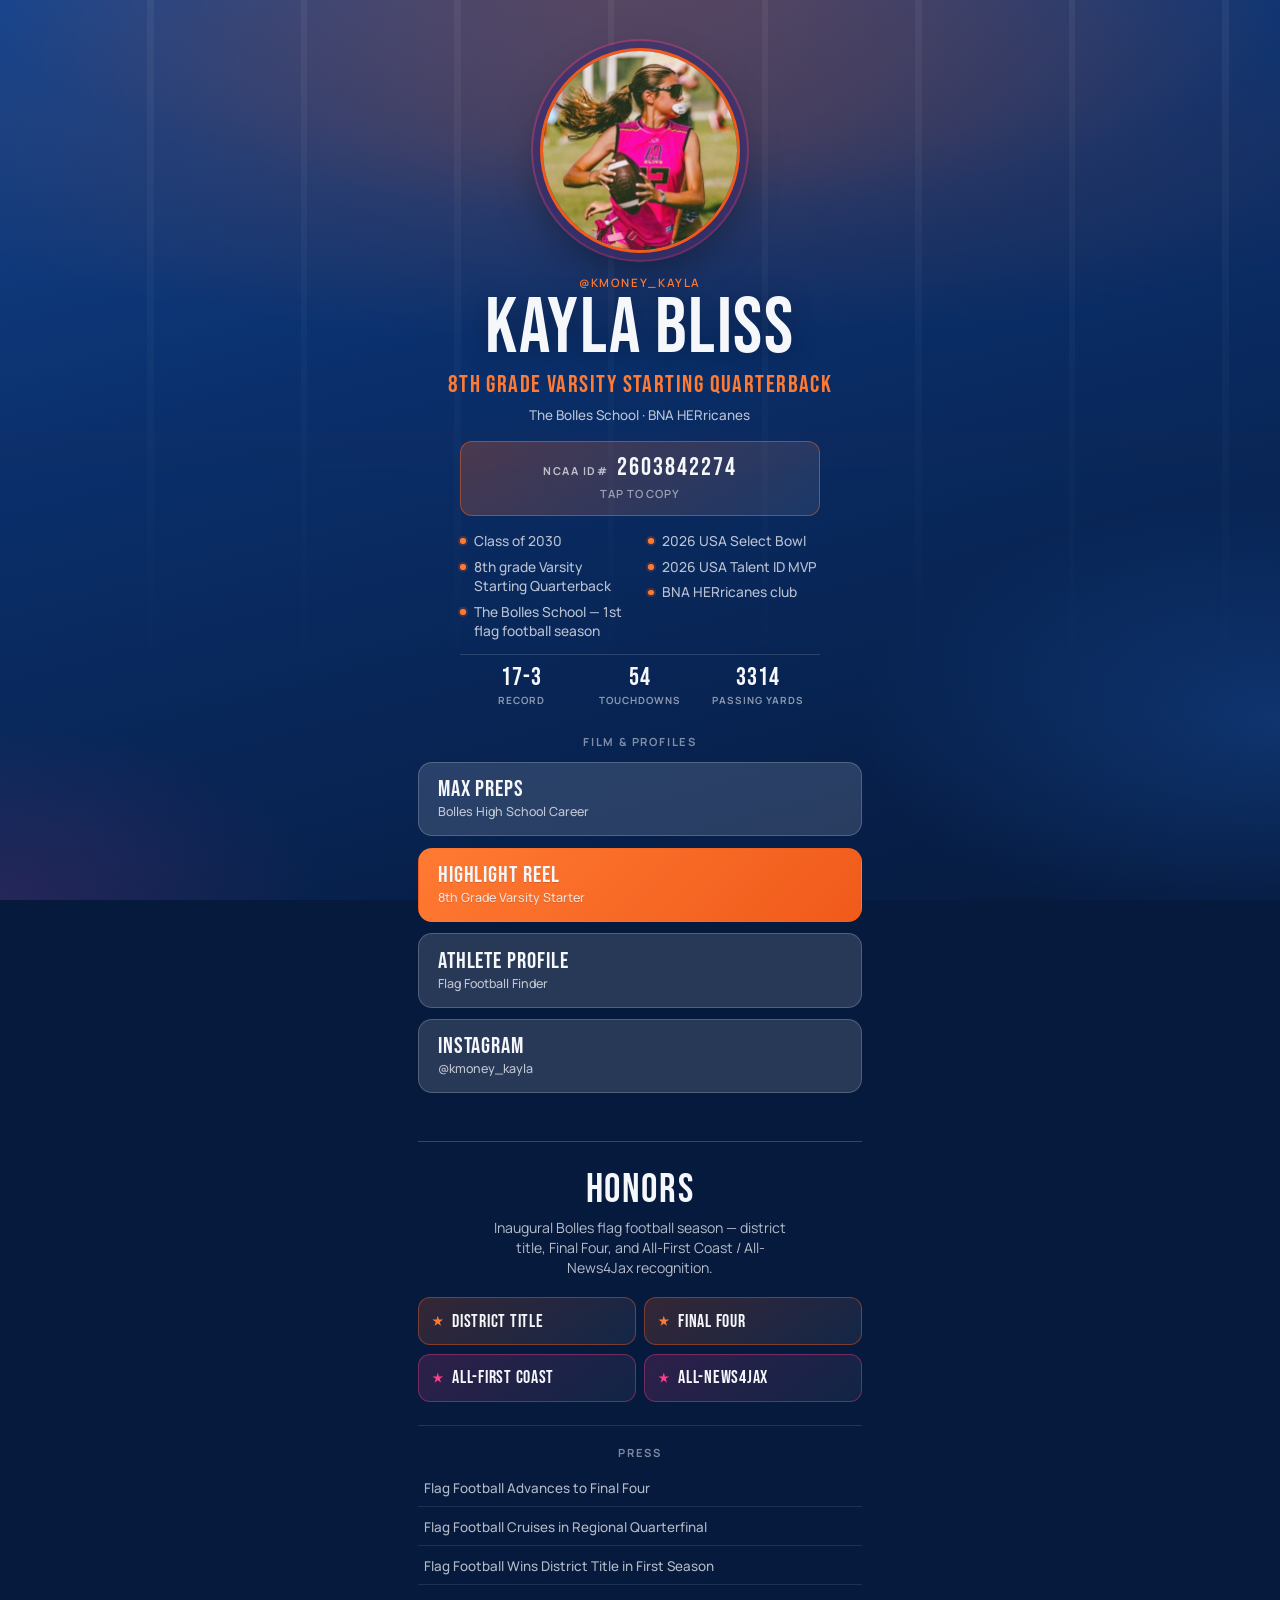
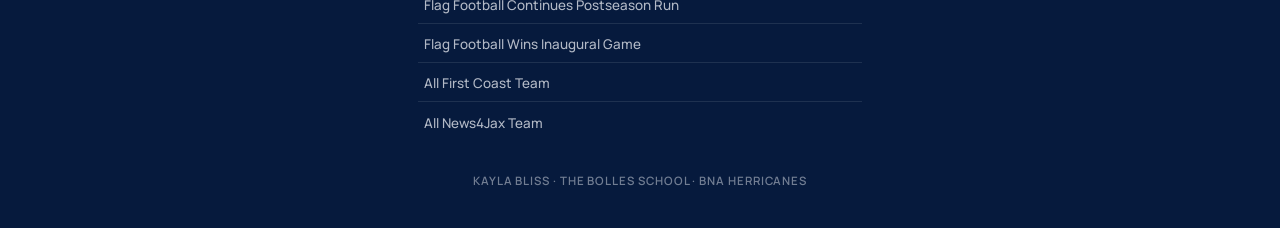
==== web/index.html @ c61250a7 "Polish recruiting copy and neutralize HERricanes styling Replace age/seeking-offers phrasing with Cl" ====
<!DOCTYPE html>
<html lang="en">
<head>
  <meta charset="UTF-8" />
  <meta name="viewport" content="width=device-width, initial-scale=1" />
  <title>Kayla Bliss — College Recruiting</title>
  <meta name="description" content="Kayla Bliss — varsity flag football quarterback at The Bolles School. NCAA ID, film, honors, and recruiting links for college coaches." />
  <meta property="og:title" content="Kayla Bliss — College Recruiting" />
  <meta property="og:description" content="Varsity QB · Bolles Flag Football · BNA HERricanes · NCAA ID 2603842274" />
  <meta property="og:image" content="./assets/kayla-avatar.jpg" />
  <link rel="icon" href="./assets/kayla-avatar.jpg" />
  <link rel="preconnect" href="https://fonts.googleapis.com" />
  <link rel="preconnect" href="https://fonts.gstatic.com" crossorigin />
  <link href="https://fonts.googleapis.com/css2?family=Bebas+Neue&family=Manrope:wght@400;500;600;700&display=swap" rel="stylesheet" />
  <link rel="stylesheet" href="./styles.css" />
</head>
<body>
  <div class="atmosphere" aria-hidden="true">
    <div class="turf"></div>
    <div class="yard-lines"></div>
    <div class="glow"></div>
  </div>

  <main class="page">
    <header class="hero">
      <div class="hero-visual">
        <img
          class="avatar"
          src="./assets/kayla-avatar.jpg"
          alt="Kayla Bliss"
          width="400"
          height="400"
        />
      </div>

      <div class="hero-copy">
        <p class="handle">@kmoney_kayla</p>
        <h1 class="brand">Kayla Bliss</h1>
        <p class="recruit-headline">8th grade Varsity Starting Quarterback</p>
        <p class="recruit-lede">The Bolles School · BNA HERricanes</p>

        <button
          type="button"
          class="ncaa-id"
          id="ncaa-copy"
          data-ncaa="2603842274"
          aria-label="Copy NCAA ID 2603842274"
        >
          <span class="ncaa-label">NCAA ID#</span>
          <span class="ncaa-value" id="ncaa-value">2603842274</span>
          <span class="ncaa-hint" id="ncaa-hint">Tap to copy</span>
        </button>

        <div class="bio" role="group" aria-label="Player profile">
          <ul class="bio-col bio-col--bolles" aria-label="School season">
            <li>Class of 2030</li>
            <li>8th grade Varsity Starting Quarterback</li>
            <li>The Bolles School — 1st flag football season</li>
          </ul>
          <ul class="bio-col bio-col--her" aria-label="National and club">
            <li>2026 USA Select Bowl</li>
            <li>2026 USA Talent ID MVP</li>
            <li>BNA HERricanes club</li>
          </ul>
        </div>

        <ul class="qb-stats" aria-label="Season stats">
          <li><span class="qb-stat-value">17-3</span><span class="qb-stat-label">Record</span></li>
          <li><span class="qb-stat-value">54</span><span class="qb-stat-label">Touchdowns</span></li>
          <li><span class="qb-stat-value">3314</span><span class="qb-stat-label">Passing Yards</span></li>
        </ul>
      </div>

      <nav class="primary-links" aria-label="Film and profiles">
        <p class="links-label">Film &amp; Profiles</p>
        <a class="link-btn" href="https://www.maxpreps.com/fl/jacksonville/bolles-bulldogs/athletes/kayla-bliss/?careerid=g2glffmblttcc" target="_blank" rel="noopener noreferrer">
          <span class="link-label">Max Preps</span>
          <span class="link-sub">Bolles High School Career</span>
        </a>
        <a class="link-btn link-btn--accent" href="https://youtu.be/J9H2ZEW7UoI" target="_blank" rel="noopener noreferrer">
          <span class="link-label">Highlight Reel</span>
          <span class="link-sub">8th Grade Varsity Starter</span>
        </a>
        <a class="link-btn" href="https://www.flagfootballfinder.com/athletes/kayla-bliss" target="_blank" rel="noopener noreferrer">
          <span class="link-label">Athlete Profile</span>
          <span class="link-sub">Flag Football Finder</span>
        </a>
        <a class="link-btn" href="https://www.instagram.com/kmoney_kayla" target="_blank" rel="noopener noreferrer">
          <span class="link-label">Instagram</span>
          <span class="link-sub">@kmoney_kayla</span>
        </a>
      </nav>
    </header>

    <section class="season" aria-labelledby="honors-heading">
      <div class="season-head">
        <h2 id="honors-heading">Honors</h2>
        <p class="season-lede">Inaugural Bolles flag football season — district title, Final Four, and All-First Coast / All-News4Jax recognition.</p>
      </div>

      <ul class="accolades" aria-label="Season honors">
        <li>
          <a class="accolade" href="https://www.bolles.org/upper/athletics/athletics-news/athletics-news-post/~board/bolles-news/post/flag-football-wins-district-title-in-first-season" target="_blank" rel="noopener noreferrer">
            <span class="accolade-mark" aria-hidden="true"></span>
            <span class="accolade-text">District Title</span>
          </a>
        </li>
        <li>
          <a class="accolade" href="https://www.bolles.org/upper/athletics/athletics-news/athletics-news-post/~board/bolles-news/post/flag-football-advances-to-final-four" target="_blank" rel="noopener noreferrer">
            <span class="accolade-mark" aria-hidden="true"></span>
            <span class="accolade-text">Final Four</span>
          </a>
        </li>
        <li>
          <a class="accolade accolade--her" href="https://www.bolles.org/about-us/bolles-news/bolles-news-post/~board/bolles-news/post/bolles-earns-54-all-first-coast-honors-lutze-28-named-softball-player-of-the-year" target="_blank" rel="noopener noreferrer">
            <span class="accolade-mark" aria-hidden="true"></span>
            <span class="accolade-text">All-First Coast</span>
          </a>
        </li>
        <li>
          <a class="accolade accolade--her" href="https://www.bolles.org/about-us/bolles-news/bolles-news-post/~board/bolles-news/post/bolles-athletes-earn-spring-all-news4jax-honors" target="_blank" rel="noopener noreferrer">
            <span class="accolade-mark" aria-hidden="true"></span>
            <span class="accolade-text">All-News4Jax</span>
          </a>
        </li>
      </ul>

      <div class="coverage">
        <h3 class="coverage-heading">Press</h3>
        <ul class="coverage-list">
          <li>
            <a href="https://www.bolles.org/upper/athletics/athletics-news/athletics-news-post/~board/bolles-news/post/flag-football-advances-to-final-four" target="_blank" rel="noopener noreferrer">
              Flag Football Advances to Final Four
            </a>
          </li>
          <li>
            <a href="https://www.bolles.org/upper/athletics/athletics-news/athletics-news-post/~board/bolles-news/post/flag-football-cruises-in-regional-quarterfinal" target="_blank" rel="noopener noreferrer">
              Flag Football Cruises in Regional Quarterfinal
            </a>
          </li>
          <li>
            <a href="https://www.bolles.org/upper/athletics/athletics-news/athletics-news-post/~board/bolles-news/post/flag-football-wins-district-title-in-first-season" target="_blank" rel="noopener noreferrer">
              Flag Football Wins District Title in First Season
            </a>
          </li>
          <li>
            <a href="https://www.bolles.org/about-us/bolles-news/bolles-news-post/~board/bolles-news/post/flag-football-continues-postseason-run" target="_blank" rel="noopener noreferrer">
              Flag Football Continues Postseason Run
            </a>
          </li>
          <li>
            <a href="https://www.bolles.org/about-us/bolles-news/bolles-news-post/~board/bolles-news/post/flag-football-wins-inaugural-game" target="_blank" rel="noopener noreferrer">
              Flag Football Wins Inaugural Game
            </a>
          </li>
          <li>
            <a href="https://www.bolles.org/about-us/bolles-news/bolles-news-post/~board/bolles-news/post/bolles-earns-54-all-first-coast-honors-lutze-28-named-softball-player-of-the-year" target="_blank" rel="noopener noreferrer">
              All First Coast Team
            </a>
          </li>
          <li>
            <a href="https://www.bolles.org/about-us/bolles-news/bolles-news-post/~board/bolles-news/post/bolles-athletes-earn-spring-all-news4jax-honors" target="_blank" rel="noopener noreferrer">
              All News4Jax Team
            </a>
          </li>
        </ul>
      </div>
    </section>

    <footer class="footer">
      <p>Kayla Bliss · The Bolles School · BNA HERricanes</p>
    </footer>
  </main>

  <script>
    (function () {
      var btn = document.getElementById("ncaa-copy");
      var hint = document.getElementById("ncaa-hint");
      if (!btn || !hint) return;
      var id = btn.getAttribute("data-ncaa") || "";
      var resetTimer;

      function setHint(text) {
        hint.textContent = text;
      }

      function copy() {
        function done(ok) {
          setHint(ok ? "Copied" : "Select & copy");
          clearTimeout(resetTimer);
          resetTimer = setTimeout(function () {
            setHint("Tap to copy");
          }, 1800);
        }

        if (navigator.clipboard && navigator.clipboard.writeText) {
          navigator.clipboard.writeText(id).then(function () {
            done(true);
          }).catch(function () {
            done(fallback());
          });
        } else {
          done(fallback());
        }
      }

      function fallback() {
        try {
          var range = document.createRange();
          var value = document.getElementById("ncaa-value");
          range.selectNodeContents(value);
          var sel = window.getSelection();
          sel.removeAllRanges();
          sel.addRange(range);
          var ok = document.execCommand("copy");
          sel.removeAllRanges();
          return ok;
        } catch (e) {
          return false;
        }
      }

      btn.addEventListener("click", copy);
    })();
  </script>
</body>
</html>
---- web/styles.css ----
:root {
  /* Bolles (HS + 7v7) — primary athletic palette */
  --bolles-blue: #0a2f6b;
  --bolles-blue-deep: #061a3d;
  --bolles-blue-mid: #15458f;
  --bolles-orange: #f05a1a;
  --bolles-orange-bright: #ff7a33;
  --bolles-orange-soft: rgba(240, 90, 26, 0.22);

  /* HERricanes Elite (5v5) — accent cue */
  --her-pink: #ff3d8a;
  --her-pink-soft: rgba(255, 61, 138, 0.18);
  --her-black: #0c0c0e;

  --chalk: #f5f7fb;
  --mist: rgba(245, 247, 251, 0.74);
  --glass: rgba(245, 247, 251, 0.08);
  --glass-strong: rgba(245, 247, 251, 0.14);
  --stroke: rgba(245, 247, 251, 0.2);
  --ink: #06101f;

  --font-display: "Bebas Neue", Impact, Haettenschweiler, sans-serif;
  --font-body: "Manrope", "Segoe UI", sans-serif;
  --radius-link: 14px;
  --max: 440px;
}

*,
*::before,
*::after {
  box-sizing: border-box;
}

html {
  scroll-behavior: smooth;
}

body {
  margin: 0;
  min-height: 100vh;
  font-family: var(--font-body);
  color: var(--chalk);
  background: var(--bolles-blue-deep);
  -webkit-font-smoothing: antialiased;
  text-rendering: optimizeLegibility;
}

a {
  color: inherit;
  text-decoration: none;
}

.atmosphere {
  position: fixed;
  inset: 0;
  z-index: 0;
  overflow: hidden;
  pointer-events: none;
}

.turf {
  position: absolute;
  inset: 0;
  background:
    radial-gradient(ellipse 95% 55% at 50% -8%, rgba(240, 90, 26, 0.34), transparent 58%),
    radial-gradient(ellipse 60% 45% at 100% 80%, rgba(21, 69, 143, 0.55), transparent 55%),
    radial-gradient(ellipse 50% 40% at 0% 100%, rgba(255, 61, 138, 0.12), transparent 50%),
    linear-gradient(165deg, var(--bolles-blue-mid) 0%, var(--bolles-blue) 38%, var(--bolles-blue-deep) 100%);
}

.yard-lines {
  position: absolute;
  inset: 0;
  opacity: 0.12;
  background-image:
    repeating-linear-gradient(
      90deg,
      transparent 0,
      transparent 11.5%,
      rgba(245, 247, 251, 0.9) 11.5%,
      rgba(245, 247, 251, 0.9) 12%
    ),
    linear-gradient(
      180deg,
      transparent 0,
      transparent 48%,
      rgba(240, 90, 26, 0.55) 48%,
      rgba(240, 90, 26, 0.55) 52%,
      transparent 52%
    );
  mask-image: linear-gradient(180deg, rgba(0, 0, 0, 0.5), transparent 78%);
}

.glow {
  position: absolute;
  width: 140%;
  height: 50%;
  left: -20%;
  top: -10%;
  background: radial-gradient(ellipse at center, rgba(240, 90, 26, 0.2), transparent 65%);
  animation: pulse-glow 7s ease-in-out infinite;
}

.page {
  position: relative;
  z-index: 1;
  width: min(100%, var(--max));
  margin: 0 auto;
  padding: 1.75rem 1.15rem 2.5rem;
}

/* —— Hero: one composition —— */
.hero {
  display: flex;
  flex-direction: column;
  align-items: center;
  text-align: center;
  gap: 1.15rem;
  min-height: min(100svh, 820px);
  justify-content: center;
  padding-block: 0.5rem 1.25rem;
}

.hero-visual {
  position: relative;
  width: min(58vw, 188px);
  aspect-ratio: 1;
}

.avatar {
  width: 100%;
  height: 100%;
  object-fit: cover;
  border-radius: 50%;
  border: 3px solid var(--bolles-orange);
  box-shadow:
    0 0 0 7px rgba(10, 47, 107, 0.55),
    0 0 0 9px rgba(255, 61, 138, 0.35),
    0 18px 40px rgba(0, 0, 0, 0.35);
  animation: rise-in 0.75s cubic-bezier(0.22, 1, 0.36, 1) both;
}

.hero-copy {
  animation: rise-in 0.75s cubic-bezier(0.22, 1, 0.36, 1) 0.08s both;
}

.handle {
  margin: 0 0 0.2rem;
  font-size: 0.72rem;
  font-weight: 600;
  letter-spacing: 0.14em;
  text-transform: uppercase;
  color: var(--bolles-orange-bright);
}

.brand {
  margin: 0;
  font-family: var(--font-display);
  font-size: clamp(3.2rem, 15vw, 4.8rem);
  line-height: 0.92;
  letter-spacing: 0.02em;
  font-weight: 400;
  color: var(--chalk);
  text-shadow: 0 2px 24px rgba(0, 0, 0, 0.28);
}

.recruit-headline {
  margin: 0.45rem 0 0;
  font-family: var(--font-display);
  font-size: clamp(1.15rem, 5.2vw, 1.45rem);
  letter-spacing: 0.06em;
  line-height: 1.1;
  font-weight: 400;
  color: var(--bolles-orange-bright);
}

.recruit-lede {
  margin: 0.45rem auto 0;
  max-width: 28ch;
  font-size: 0.84rem;
  line-height: 1.45;
  font-weight: 500;
  color: var(--mist);
}

.ncaa-id {
  display: flex;
  flex-wrap: wrap;
  align-items: baseline;
  justify-content: center;
  gap: 0.35rem 0.55rem;
  width: 100%;
  max-width: 22.5rem;
  margin: 1rem auto 0;
  padding: 0.85rem 1rem;
  border-radius: 12px;
  border: 1px solid rgba(240, 90, 26, 0.55);
  background: linear-gradient(145deg, rgba(240, 90, 26, 0.28), rgba(245, 247, 251, 0.08));
  color: var(--chalk);
  font-family: var(--font-body);
  cursor: pointer;
  transition:
    transform 0.18s ease,
    background 0.18s ease,
    border-color 0.18s ease,
    box-shadow 0.18s ease;
}

.ncaa-id:hover {
  transform: translateY(-2px);
  border-color: var(--bolles-orange-bright);
  background: linear-gradient(145deg, rgba(240, 90, 26, 0.38), rgba(245, 247, 251, 0.12));
  box-shadow: 0 10px 26px rgba(0, 0, 0, 0.22);
}

.ncaa-id:active {
  transform: translateY(1px) scale(0.985);
}

.ncaa-label {
  font-size: 0.68rem;
  font-weight: 700;
  letter-spacing: 0.14em;
  text-transform: uppercase;
  color: rgba(245, 247, 251, 0.72);
}

.ncaa-value {
  font-family: var(--font-display);
  font-size: 1.55rem;
  letter-spacing: 0.08em;
  line-height: 1;
  user-select: all;
  -webkit-user-select: all;
}

.ncaa-hint {
  flex-basis: 100%;
  font-size: 0.7rem;
  font-weight: 600;
  letter-spacing: 0.08em;
  text-transform: uppercase;
  color: rgba(245, 247, 251, 0.55);
}

.bio {
  display: grid;
  grid-template-columns: 1fr 1fr;
  gap: 0.85rem 1rem;
  margin: 0.95rem auto 0;
  width: 100%;
  max-width: 22.5rem;
  text-align: left;
  font-size: 0.86rem;
  line-height: 1.4;
  font-weight: 500;
  color: var(--mist);
}

.bio-col {
  list-style: none;
  margin: 0;
  padding: 0;
  display: flex;
  flex-direction: column;
  gap: 0.4rem;
}

.bio-col li {
  position: relative;
  padding-left: 0.85rem;
}

.bio-col li::before {
  content: "";
  position: absolute;
  left: 0;
  top: 0.55em;
  width: 0.35rem;
  height: 0.35rem;
  border-radius: 50%;
}

.bio-col--bolles li::before {
  background: var(--bolles-orange-bright);
  box-shadow: 0 0 0 2px var(--bolles-orange-soft);
}

.bio-col--her li::before {
  background: var(--bolles-orange-bright);
  box-shadow: 0 0 0 2px var(--bolles-orange-soft);
}

.qb-stats {
  list-style: none;
  margin: 0.85rem auto 0;
  padding: 0.7rem 0.35rem 0;
  width: 100%;
  max-width: 22.5rem;
  display: grid;
  grid-template-columns: repeat(3, 1fr);
  gap: 0.35rem;
  border-top: 1px solid rgba(245, 247, 251, 0.14);
}

.qb-stats li {
  display: flex;
  flex-direction: column;
  align-items: center;
  gap: 0.15rem;
  text-align: center;
}

.qb-stat-value {
  font-family: var(--font-display);
  font-size: 1.55rem;
  letter-spacing: 0.04em;
  line-height: 1;
  color: var(--chalk);
}

.qb-stat-label {
  font-size: 0.62rem;
  font-weight: 700;
  letter-spacing: 0.1em;
  text-transform: uppercase;
  color: rgba(245, 247, 251, 0.55);
}

@media (max-width: 360px) {
  .bio {
    grid-template-columns: 1fr;
    gap: 0.65rem;
    max-width: 18rem;
  }
}

.primary-links {
  width: 100%;
  display: flex;
  flex-direction: column;
  gap: 0.7rem;
  margin-top: 0.35rem;
  animation: rise-in 0.75s cubic-bezier(0.22, 1, 0.36, 1) 0.16s both;
}

.links-label {
  margin: 0 0 0.1rem;
  font-size: 0.7rem;
  font-weight: 700;
  letter-spacing: 0.16em;
  text-transform: uppercase;
  color: rgba(245, 247, 251, 0.5);
  text-align: center;
}

.link-btn {
  display: flex;
  flex-direction: column;
  align-items: flex-start;
  gap: 0.12rem;
  width: 100%;
  padding: 0.95rem 1.15rem;
  border-radius: var(--radius-link);
  background: var(--glass-strong);
  border: 1px solid var(--stroke);
  backdrop-filter: blur(10px);
  -webkit-backdrop-filter: blur(10px);
  transition:
    transform 0.18s ease,
    background 0.18s ease,
    border-color 0.18s ease,
    box-shadow 0.18s ease;
}

.link-btn:hover {
  transform: translateY(-2px);
  background: rgba(245, 247, 251, 0.2);
  border-color: rgba(240, 90, 26, 0.55);
  box-shadow: 0 10px 28px rgba(0, 0, 0, 0.22);
}

.link-btn:active {
  transform: translateY(1px) scale(0.985);
}

.link-btn--accent {
  background: linear-gradient(135deg, var(--bolles-orange-bright), var(--bolles-orange));
  color: var(--chalk);
  border-color: transparent;
  text-shadow: 0 1px 0 rgba(0, 0, 0, 0.15);
}

.link-btn--accent:hover {
  background: linear-gradient(135deg, #ff8a45, #f05a1a);
  border-color: transparent;
  box-shadow: 0 12px 30px rgba(240, 90, 26, 0.32);
}

.link-btn--accent .link-sub {
  color: rgba(245, 247, 251, 0.85);
}

.link-label {
  font-family: var(--font-display);
  font-size: 1.45rem;
  letter-spacing: 0.04em;
  line-height: 1;
}

.link-sub {
  font-size: 0.78rem;
  font-weight: 500;
  color: var(--mist);
}

/* —— Season: accolades first, coverage quiet —— */
.season {
  margin-top: 1.75rem;
  padding-top: 1.75rem;
  border-top: 1px solid var(--stroke);
  animation: rise-in 0.7s cubic-bezier(0.22, 1, 0.36, 1) 0.28s both;
}

.season-head {
  text-align: center;
  margin-bottom: 1.15rem;
}

.season h2 {
  margin: 0 0 0.4rem;
  font-family: var(--font-display);
  font-size: 2.55rem;
  letter-spacing: 0.04em;
  line-height: 1;
  font-weight: 400;
}

.season-lede {
  margin: 0 auto;
  max-width: 34ch;
  font-size: 0.88rem;
  color: var(--mist);
  line-height: 1.45;
}

.accolades {
  list-style: none;
  margin: 0;
  padding: 0;
  display: grid;
  grid-template-columns: 1fr 1fr;
  gap: 0.55rem;
}

.accolade {
  display: flex;
  align-items: center;
  gap: 0.55rem;
  width: 100%;
  min-height: 3rem;
  padding: 0.7rem 0.8rem;
  border-radius: 12px;
  background: linear-gradient(145deg, rgba(240, 90, 26, 0.2), rgba(245, 247, 251, 0.06));
  border: 1px solid rgba(240, 90, 26, 0.45);
  transition:
    transform 0.18s ease,
    background 0.18s ease,
    border-color 0.18s ease,
    box-shadow 0.18s ease;
}

.accolade:hover {
  transform: translateY(-2px);
  background: linear-gradient(145deg, rgba(240, 90, 26, 0.3), rgba(245, 247, 251, 0.1));
  border-color: var(--bolles-orange-bright);
  box-shadow: 0 8px 22px rgba(0, 0, 0, 0.2);
}

.accolade:active {
  transform: translateY(1px) scale(0.985);
}

.accolade--her {
  background: linear-gradient(145deg, rgba(255, 61, 138, 0.16), rgba(245, 247, 251, 0.05));
  border-color: rgba(255, 61, 138, 0.4);
}

.accolade--her:hover {
  background: linear-gradient(145deg, rgba(255, 61, 138, 0.26), rgba(245, 247, 251, 0.09));
  border-color: var(--her-pink);
  box-shadow: 0 8px 22px rgba(255, 61, 138, 0.14);
}

.accolade-mark {
  flex-shrink: 0;
  width: 0.7rem;
  height: 0.7rem;
  clip-path: polygon(50% 0%, 61% 35%, 98% 35%, 68% 57%, 79% 91%, 50% 70%, 21% 91%, 32% 57%, 2% 35%, 39% 35%);
  background: var(--bolles-orange-bright);
  box-shadow: 0 0 10px rgba(240, 90, 26, 0.45);
}

.accolade--her .accolade-mark {
  background: var(--her-pink);
  box-shadow: 0 0 10px rgba(255, 61, 138, 0.4);
}

.accolade-text {
  font-family: var(--font-display);
  font-size: 1.15rem;
  letter-spacing: 0.04em;
  line-height: 1.05;
  text-align: left;
}

.coverage {
  margin-top: 1.45rem;
  padding-top: 1.15rem;
  border-top: 1px solid rgba(245, 247, 251, 0.12);
}

.coverage-heading {
  margin: 0 0 0.65rem;
  font-size: 0.7rem;
  font-weight: 700;
  letter-spacing: 0.16em;
  text-transform: uppercase;
  color: rgba(245, 247, 251, 0.5);
  text-align: center;
}

.coverage-list {
  list-style: none;
  margin: 0;
  padding: 0;
  display: flex;
  flex-direction: column;
  gap: 0.15rem;
}

.coverage-list a {
  display: block;
  padding: 0.55rem 0.35rem;
  border-bottom: 1px solid rgba(245, 247, 251, 0.1);
  font-size: 0.84rem;
  font-weight: 500;
  line-height: 1.35;
  color: rgba(245, 247, 251, 0.72);
  transition:
    color 0.18s ease,
    padding-left 0.18s ease,
    border-color 0.18s ease;
}

.coverage-list li:last-child a {
  border-bottom: none;
}

.coverage-list a:hover {
  color: var(--chalk);
  padding-left: 0.55rem;
  border-bottom-color: rgba(240, 90, 26, 0.35);
}

.coverage-list a:active {
  color: var(--bolles-orange-bright);
}

@media (max-width: 360px) {
  .accolades {
    grid-template-columns: 1fr;
  }

  .accolade-text {
    font-size: 1.25rem;
  }
}

.footer {
  margin-top: 2rem;
  text-align: center;
}

.footer p {
  margin: 0;
  font-size: 0.72rem;
  letter-spacing: 0.08em;
  text-transform: uppercase;
  color: rgba(245, 247, 251, 0.45);
  font-weight: 600;
}

@keyframes rise-in {
  from {
    opacity: 0;
    transform: translateY(18px);
  }
  to {
    opacity: 1;
    transform: translateY(0);
  }
}

@keyframes pulse-glow {
  0%,
  100% {
    opacity: 0.7;
    transform: scale(1);
  }
  50% {
    opacity: 1;
    transform: scale(1.05);
  }
}

@media (min-width: 720px) {
  .page {
    --max: 480px;
    padding-top: 2.5rem;
  }

  .hero {
    min-height: auto;
    gap: 1.35rem;
  }

  .hero-visual {
    width: 200px;
  }

  .brand {
    font-size: 4.9rem;
  }

  .recruit-headline {
    font-size: 1.5rem;
  }
}

@media (prefers-reduced-motion: reduce) {
  *,
  *::before,
  *::after {
    animation: none !important;
    transition: none !important;
  }
}
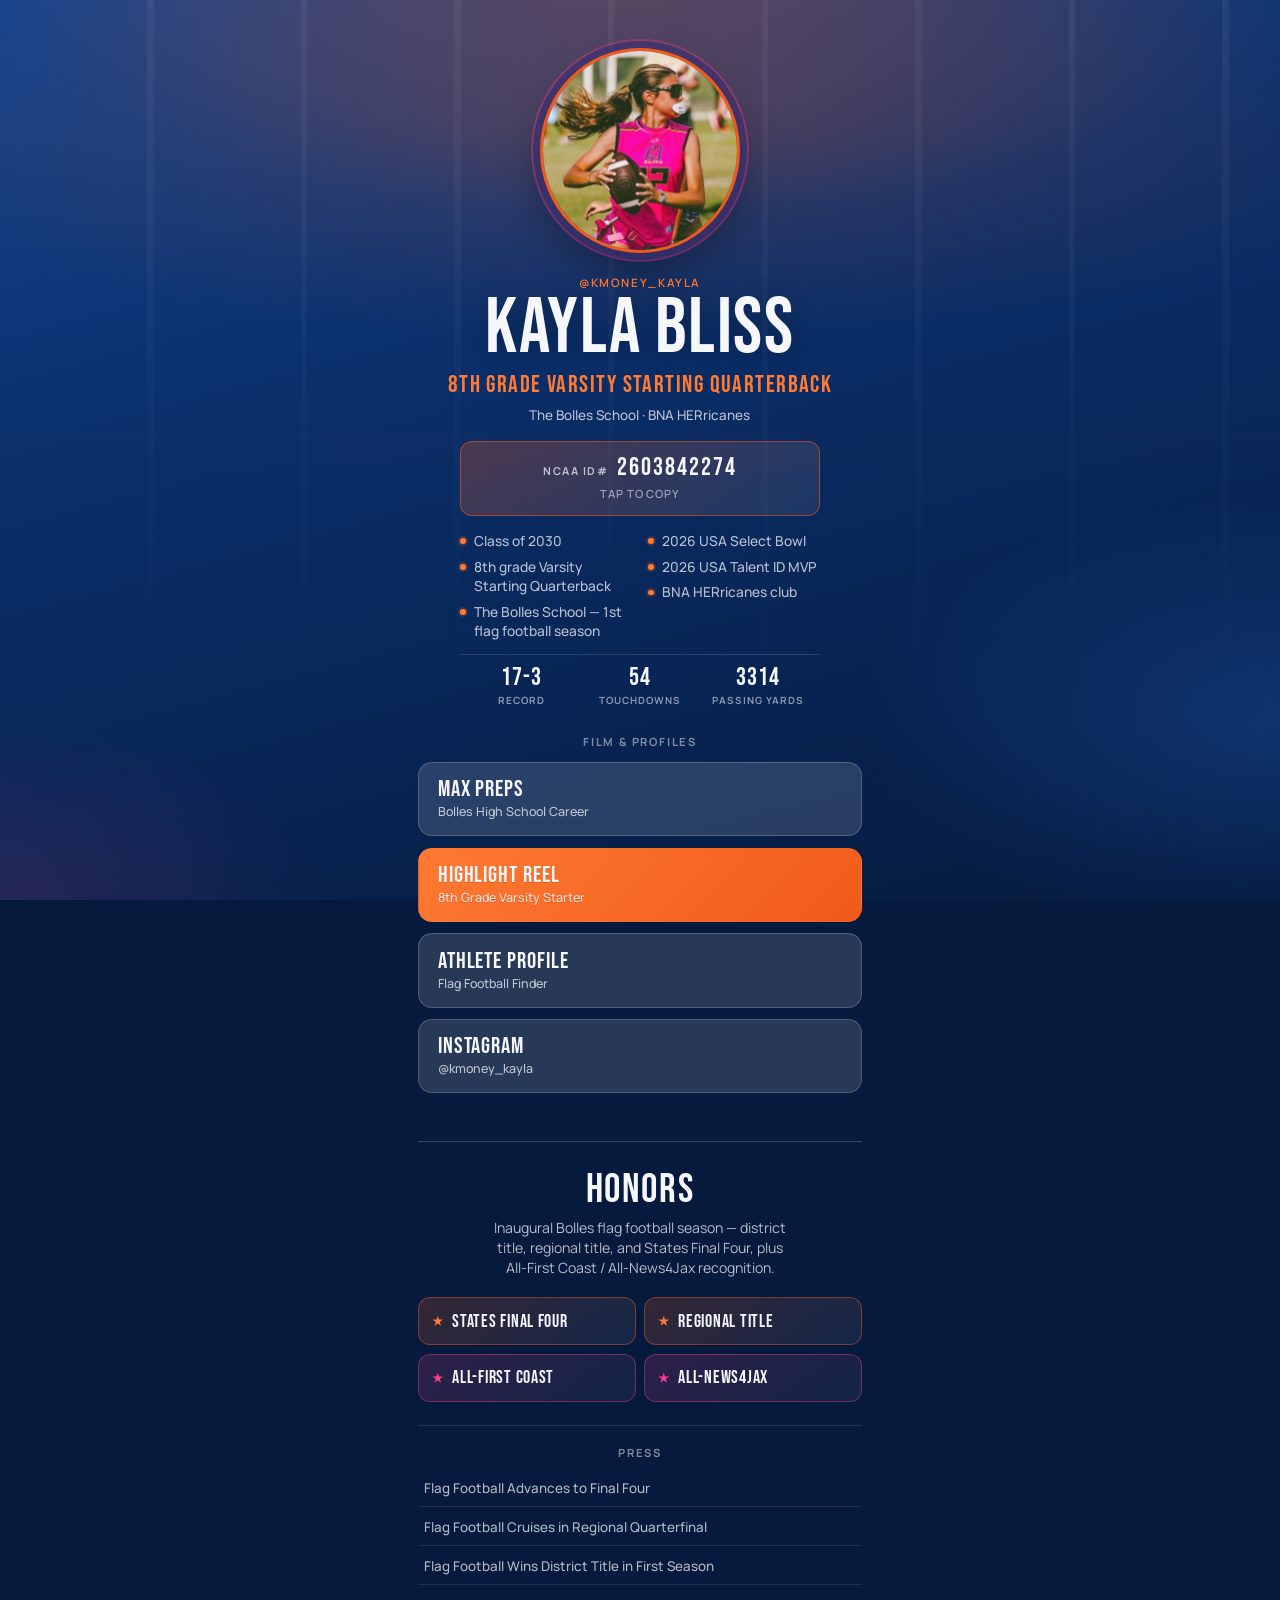
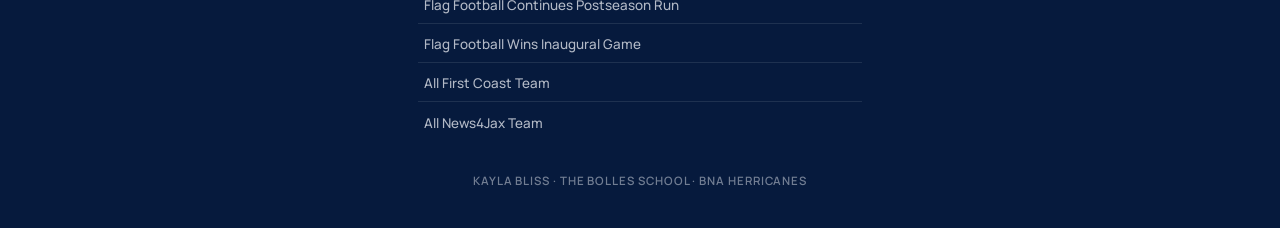
==== commit b5f352a7: "Correct season title chips and honors lede Rename the District Title chip to States Final Four, surf" ====
--- a/web/index.html
+++ b/web/index.html
@@ -95,20 +95,20 @@
     <section class="season" aria-labelledby="honors-heading">
       <div class="season-head">
         <h2 id="honors-heading">Honors</h2>
-        <p class="season-lede">Inaugural Bolles flag football season — district title, Final Four, and All-First Coast / All-News4Jax recognition.</p>
+        <p class="season-lede">Inaugural Bolles flag football season — district title, regional title, and States Final Four, plus All-First Coast / All-News4Jax recognition.</p>
       </div>
 
       <ul class="accolades" aria-label="Season honors">
         <li>
-          <a class="accolade" href="https://www.bolles.org/upper/athletics/athletics-news/athletics-news-post/~board/bolles-news/post/flag-football-wins-district-title-in-first-season" target="_blank" rel="noopener noreferrer">
-            <span class="accolade-mark" aria-hidden="true"></span>
-            <span class="accolade-text">District Title</span>
-          </a>
-        </li>
-        <li>
           <a class="accolade" href="https://www.bolles.org/upper/athletics/athletics-news/athletics-news-post/~board/bolles-news/post/flag-football-advances-to-final-four" target="_blank" rel="noopener noreferrer">
             <span class="accolade-mark" aria-hidden="true"></span>
-            <span class="accolade-text">Final Four</span>
+            <span class="accolade-text">States Final Four</span>
+          </a>
+        </li>
+        <li>
+          <a class="accolade" href="https://www.bolles.org/upper/athletics/athletics-news/athletics-news-post/~board/bolles-news/post/flag-football-cruises-in-regional-quarterfinal" target="_blank" rel="noopener noreferrer">
+            <span class="accolade-mark" aria-hidden="true"></span>
+            <span class="accolade-text">Regional Title</span>
           </a>
         </li>
         <li>
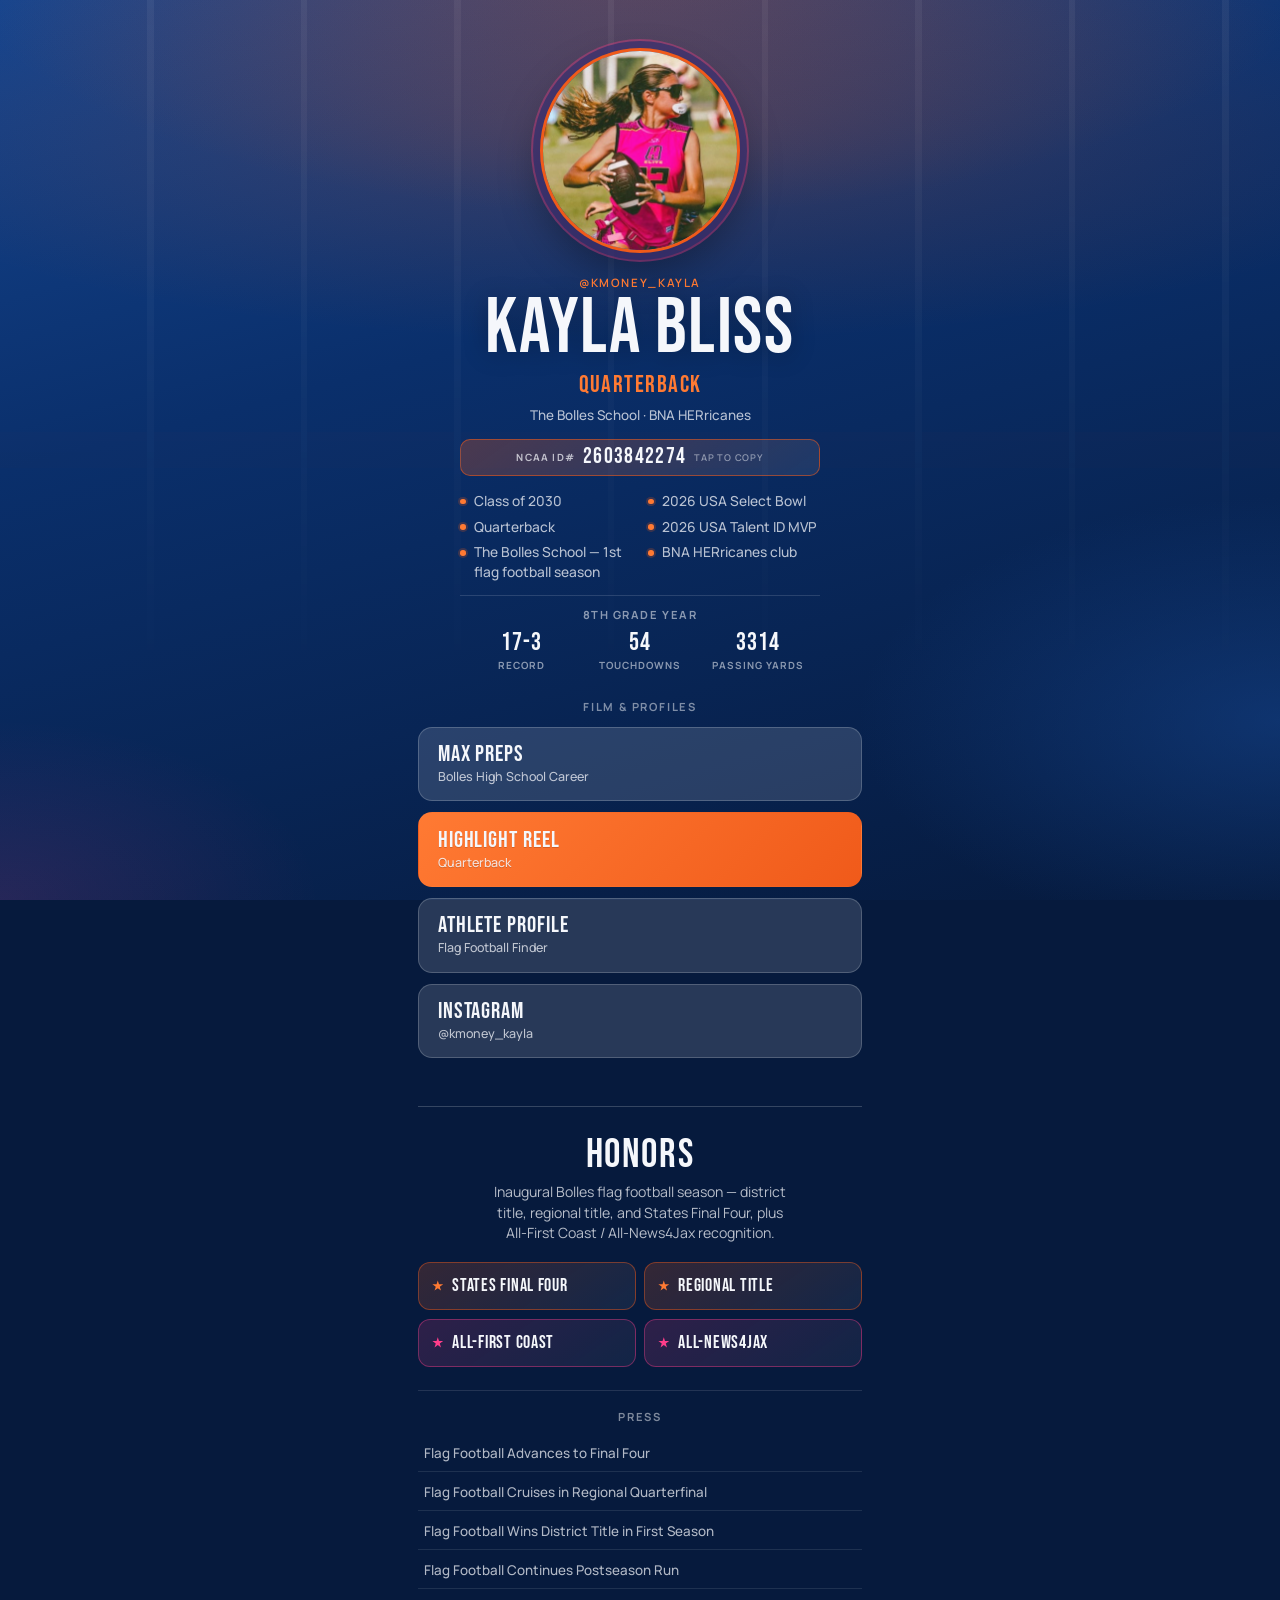
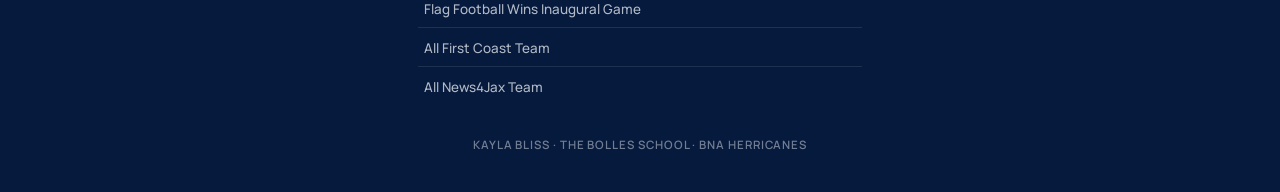
==== commit 162696dc: "Label QB stats as 8th grade year Shorten orange subtitle and related copy to Quarterback; keep 17-3 " ====
--- a/web/index.html
+++ b/web/index.html
@@ -36,7 +36,7 @@
       <div class="hero-copy">
         <p class="handle">@kmoney_kayla</p>
         <h1 class="brand">Kayla Bliss</h1>
-        <p class="recruit-headline">8th grade Varsity Starting Quarterback</p>
+        <p class="recruit-headline">Quarterback</p>
         <p class="recruit-lede">The Bolles School · BNA HERricanes</p>
 
         <button
@@ -54,7 +54,7 @@
         <div class="bio" role="group" aria-label="Player profile">
           <ul class="bio-col bio-col--bolles" aria-label="School season">
             <li>Class of 2030</li>
-            <li>8th grade Varsity Starting Quarterback</li>
+            <li>Quarterback</li>
             <li>The Bolles School — 1st flag football season</li>
           </ul>
           <ul class="bio-col bio-col--her" aria-label="National and club">
@@ -64,11 +64,14 @@
           </ul>
         </div>
 
-        <ul class="qb-stats" aria-label="Season stats">
-          <li><span class="qb-stat-value">17-3</span><span class="qb-stat-label">Record</span></li>
-          <li><span class="qb-stat-value">54</span><span class="qb-stat-label">Touchdowns</span></li>
-          <li><span class="qb-stat-value">3314</span><span class="qb-stat-label">Passing Yards</span></li>
-        </ul>
+        <div class="qb-stats-block">
+          <p class="qb-stats-heading">8th Grade Year</p>
+          <ul class="qb-stats" aria-label="8th grade year stats">
+            <li><span class="qb-stat-value">17-3</span><span class="qb-stat-label">Record</span></li>
+            <li><span class="qb-stat-value">54</span><span class="qb-stat-label">Touchdowns</span></li>
+            <li><span class="qb-stat-value">3314</span><span class="qb-stat-label">Passing Yards</span></li>
+          </ul>
+        </div>
       </div>
 
       <nav class="primary-links" aria-label="Film and profiles">
@@ -79,7 +82,7 @@
         </a>
         <a class="link-btn link-btn--accent" href="https://youtu.be/J9H2ZEW7UoI" target="_blank" rel="noopener noreferrer">
           <span class="link-label">Highlight Reel</span>
-          <span class="link-sub">8th Grade Varsity Starter</span>
+          <span class="link-sub">Quarterback</span>
         </a>
         <a class="link-btn" href="https://www.flagfootballfinder.com/athletes/kayla-bliss" target="_blank" rel="noopener noreferrer">
           <span class="link-label">Athlete Profile</span>
--- a/web/styles.css
+++ b/web/styles.css
@@ -185,15 +185,15 @@
 
 .ncaa-id {
   display: flex;
-  flex-wrap: wrap;
-  align-items: baseline;
+  flex-wrap: nowrap;
+  align-items: center;
   justify-content: center;
-  gap: 0.35rem 0.55rem;
+  gap: 0.4rem 0.5rem;
   width: 100%;
   max-width: 22.5rem;
-  margin: 1rem auto 0;
-  padding: 0.85rem 1rem;
-  border-radius: 12px;
+  margin: 0.85rem auto 0;
+  padding: 0.4rem 0.85rem;
+  border-radius: 10px;
   border: 1px solid rgba(240, 90, 26, 0.55);
   background: linear-gradient(145deg, rgba(240, 90, 26, 0.28), rgba(245, 247, 251, 0.08));
   color: var(--chalk);
@@ -218,29 +218,41 @@
 }
 
 .ncaa-label {
-  font-size: 0.68rem;
+  font-size: 0.62rem;
   font-weight: 700;
-  letter-spacing: 0.14em;
+  letter-spacing: 0.12em;
   text-transform: uppercase;
   color: rgba(245, 247, 251, 0.72);
 }
 
 .ncaa-value {
   font-family: var(--font-display);
-  font-size: 1.55rem;
-  letter-spacing: 0.08em;
+  font-size: 1.4rem;
+  letter-spacing: 0.06em;
   line-height: 1;
   user-select: all;
   -webkit-user-select: all;
 }
 
 .ncaa-hint {
-  flex-basis: 100%;
-  font-size: 0.7rem;
+  font-size: 0.58rem;
   font-weight: 600;
   letter-spacing: 0.08em;
   text-transform: uppercase;
-  color: rgba(245, 247, 251, 0.55);
+  color: rgba(245, 247, 251, 0.5);
+  white-space: nowrap;
+}
+
+@media (max-width: 360px) {
+  .ncaa-id {
+    flex-wrap: wrap;
+    padding: 0.35rem 0.7rem;
+    gap: 0.15rem 0.4rem;
+  }
+
+  .ncaa-hint {
+    flex-basis: 100%;
+  }
 }
 
 .bio {
@@ -291,16 +303,31 @@
   box-shadow: 0 0 0 2px var(--bolles-orange-soft);
 }
 
-.qb-stats {
-  list-style: none;
+.qb-stats-block {
   margin: 0.85rem auto 0;
   padding: 0.7rem 0.35rem 0;
   width: 100%;
   max-width: 22.5rem;
+  border-top: 1px solid rgba(245, 247, 251, 0.14);
+}
+
+.qb-stats-heading {
+  margin: 0 0 0.55rem;
+  font-size: 0.7rem;
+  font-weight: 700;
+  letter-spacing: 0.14em;
+  text-transform: uppercase;
+  color: rgba(245, 247, 251, 0.55);
+  text-align: center;
+}
+
+.qb-stats {
+  list-style: none;
+  margin: 0;
+  padding: 0;
   display: grid;
   grid-template-columns: repeat(3, 1fr);
   gap: 0.35rem;
-  border-top: 1px solid rgba(245, 247, 251, 0.14);
 }
 
 .qb-stats li {
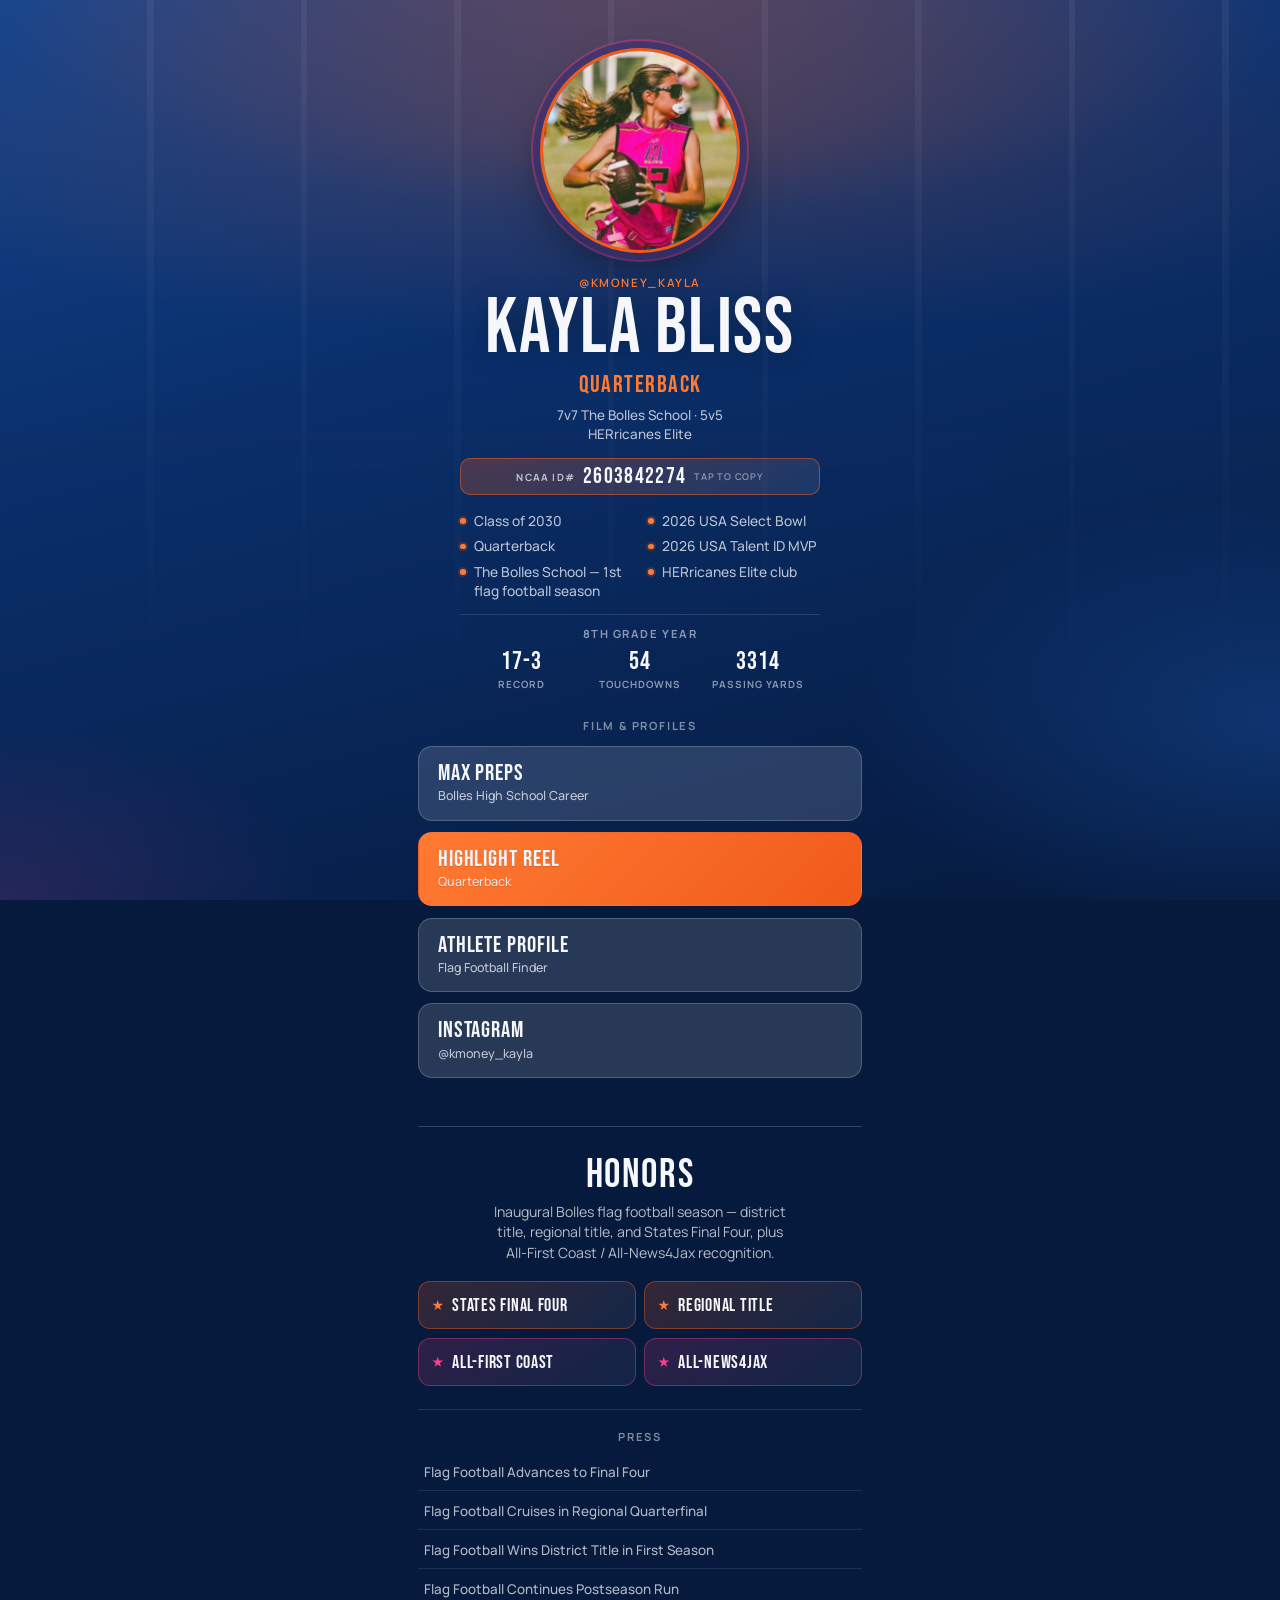
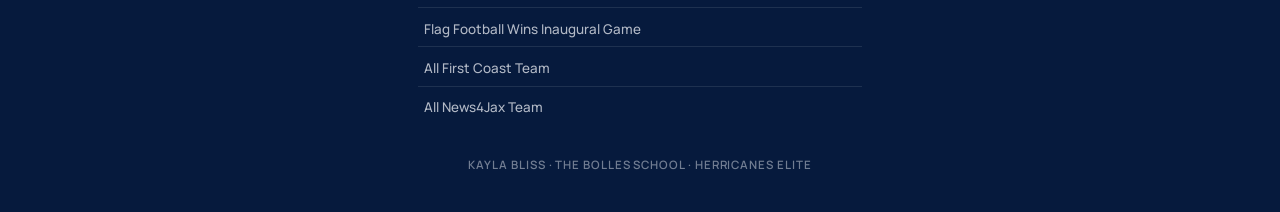
==== commit 7df78941: "Rename BNA HERricanes to HERricanes Elite with 7v7/5v5 prefixes Update affiliation copy under the QB" ====
--- a/web/index.html
+++ b/web/index.html
@@ -6,7 +6,7 @@
   <title>Kayla Bliss — College Recruiting</title>
   <meta name="description" content="Kayla Bliss — varsity flag football quarterback at The Bolles School. NCAA ID, film, honors, and recruiting links for college coaches." />
   <meta property="og:title" content="Kayla Bliss — College Recruiting" />
-  <meta property="og:description" content="Varsity QB · Bolles Flag Football · BNA HERricanes · NCAA ID 2603842274" />
+  <meta property="og:description" content="Varsity QB · Bolles Flag Football · HERricanes Elite · NCAA ID 2603842274" />
   <meta property="og:image" content="./assets/kayla-avatar.jpg" />
   <link rel="icon" href="./assets/kayla-avatar.jpg" />
   <link rel="preconnect" href="https://fonts.googleapis.com" />
@@ -37,7 +37,7 @@
         <p class="handle">@kmoney_kayla</p>
         <h1 class="brand">Kayla Bliss</h1>
         <p class="recruit-headline">Quarterback</p>
-        <p class="recruit-lede">The Bolles School · BNA HERricanes</p>
+        <p class="recruit-lede">7v7 The Bolles School · 5v5 HERricanes Elite</p>
 
         <button
           type="button"
@@ -60,7 +60,7 @@
           <ul class="bio-col bio-col--her" aria-label="National and club">
             <li>2026 USA Select Bowl</li>
             <li>2026 USA Talent ID MVP</li>
-            <li>BNA HERricanes club</li>
+            <li>HERricanes Elite club</li>
           </ul>
         </div>
 
@@ -171,7 +171,7 @@
     </section>
 
     <footer class="footer">
-      <p>Kayla Bliss · The Bolles School · BNA HERricanes</p>
+      <p>Kayla Bliss · The Bolles School · HERricanes Elite</p>
     </footer>
   </main>
 
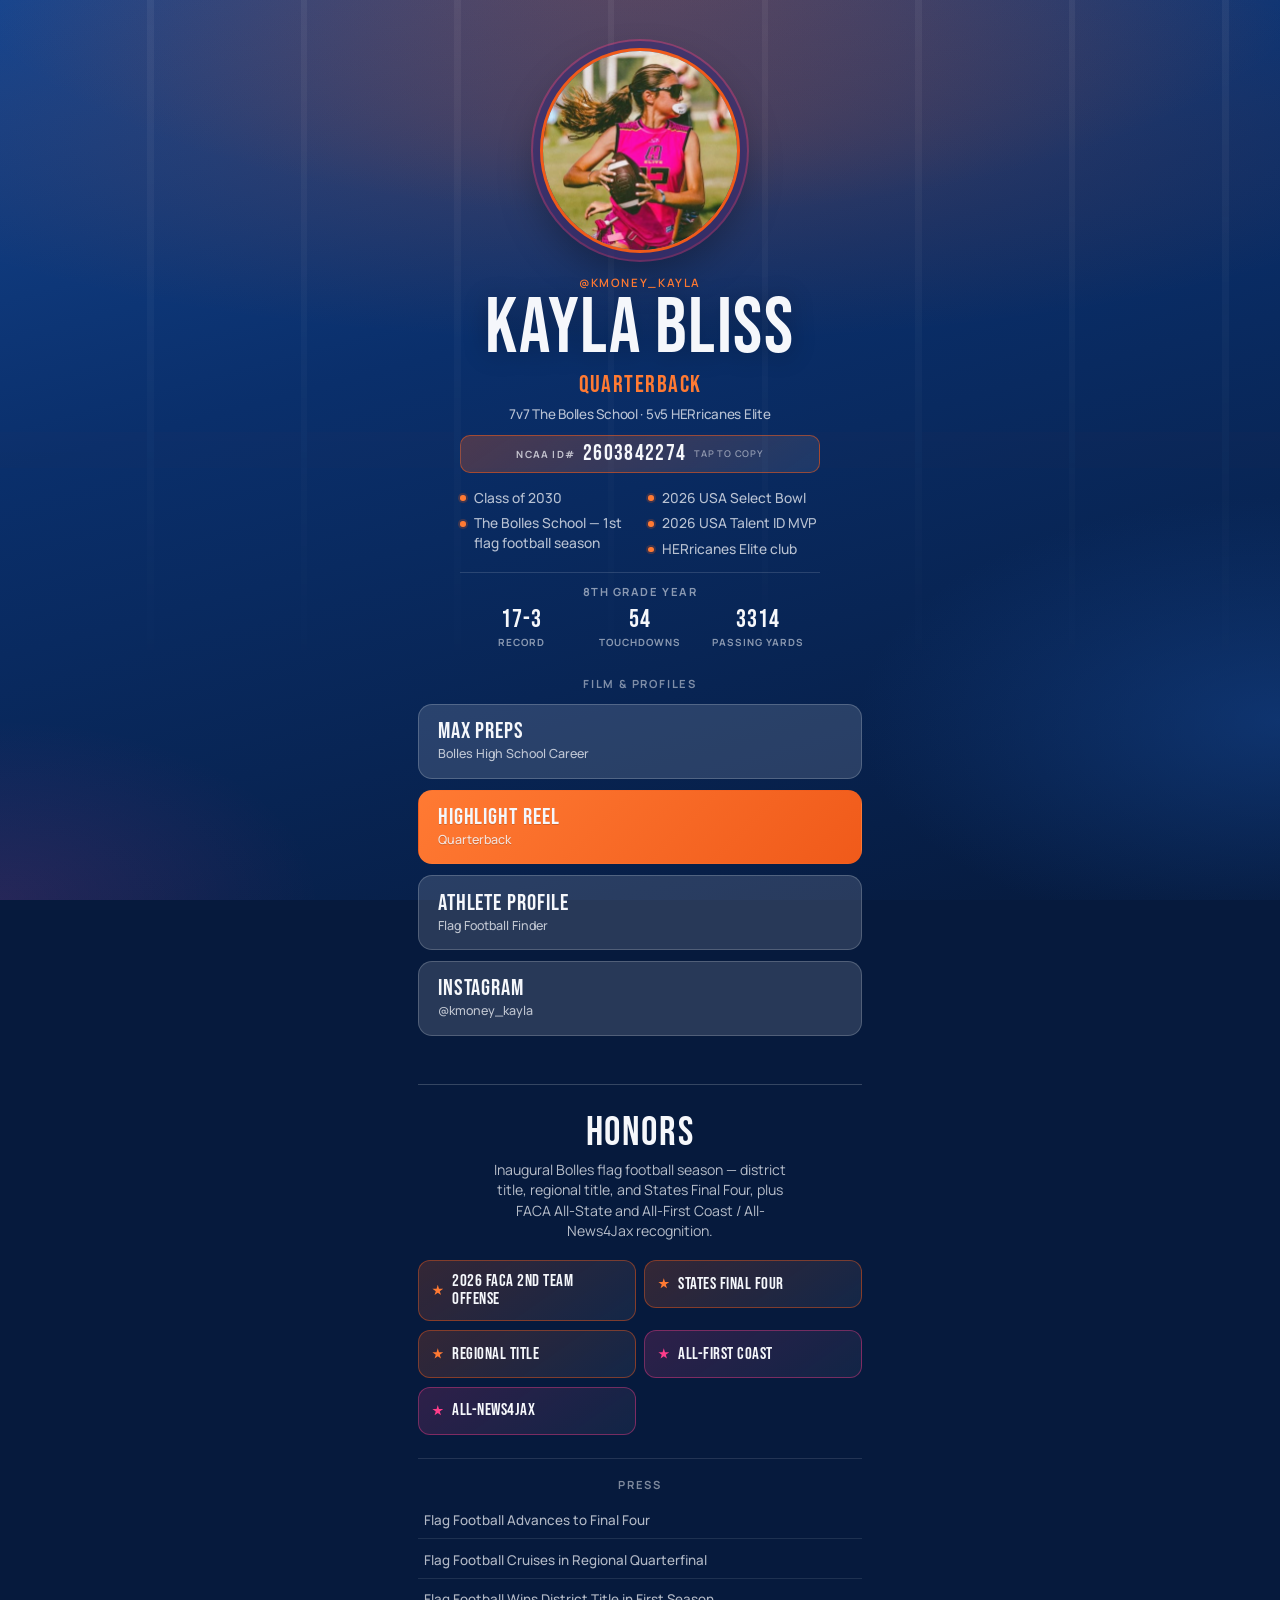
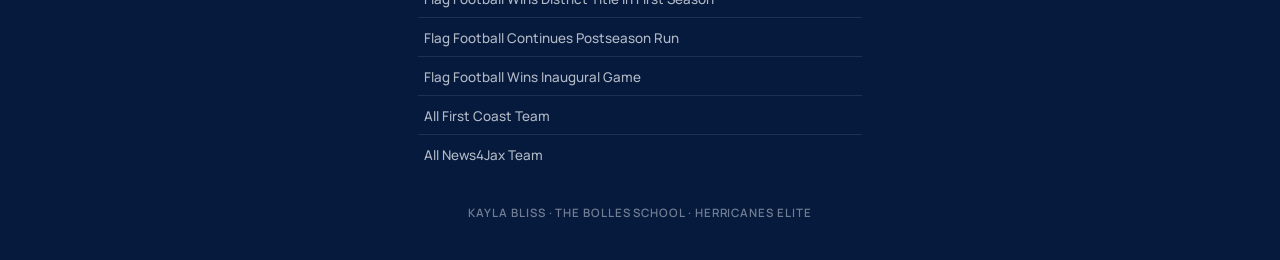
==== commit 79337f69: "Add FACA honor, drop QB bio bullet, keep affiliation on one line - Honor chip: 2026 FACA 2nd Team Of" ====
--- a/web/index.html
+++ b/web/index.html
@@ -54,7 +54,6 @@
         <div class="bio" role="group" aria-label="Player profile">
           <ul class="bio-col bio-col--bolles" aria-label="School season">
             <li>Class of 2030</li>
-            <li>Quarterback</li>
             <li>The Bolles School — 1st flag football season</li>
           </ul>
           <ul class="bio-col bio-col--her" aria-label="National and club">
@@ -98,10 +97,16 @@
     <section class="season" aria-labelledby="honors-heading">
       <div class="season-head">
         <h2 id="honors-heading">Honors</h2>
-        <p class="season-lede">Inaugural Bolles flag football season — district title, regional title, and States Final Four, plus All-First Coast / All-News4Jax recognition.</p>
+        <p class="season-lede">Inaugural Bolles flag football season — district title, regional title, and States Final Four, plus FACA All-State and All-First Coast / All-News4Jax recognition.</p>
       </div>
 
       <ul class="accolades" aria-label="Season honors">
+        <li>
+          <a class="accolade" href="https://www.on3.com/high-school/news/faca-reveals-2026-girls-flag-football-all-state-teams/" target="_blank" rel="noopener noreferrer">
+            <span class="accolade-mark" aria-hidden="true"></span>
+            <span class="accolade-text">2026 FACA 2nd Team Offense</span>
+          </a>
+        </li>
         <li>
           <a class="accolade" href="https://www.bolles.org/upper/athletics/athletics-news/athletics-news-post/~board/bolles-news/post/flag-football-advances-to-final-four" target="_blank" rel="noopener noreferrer">
             <span class="accolade-mark" aria-hidden="true"></span>
--- a/web/styles.css
+++ b/web/styles.css
@@ -176,11 +176,14 @@
 
 .recruit-lede {
   margin: 0.45rem auto 0;
-  max-width: 28ch;
-  font-size: 0.84rem;
-  line-height: 1.45;
+  width: 100%;
+  padding: 0 0.1rem;
+  font-size: clamp(0.62rem, 3.2vw, 0.84rem);
+  line-height: 1.2;
   font-weight: 500;
+  letter-spacing: -0.02em;
   color: var(--mist);
+  white-space: nowrap;
 }
 
 .ncaa-id {
@@ -535,9 +538,9 @@
 
 .accolade-text {
   font-family: var(--font-display);
-  font-size: 1.15rem;
-  letter-spacing: 0.04em;
-  line-height: 1.05;
+  font-size: 1.05rem;
+  letter-spacing: 0.03em;
+  line-height: 1.1;
   text-align: left;
 }
 
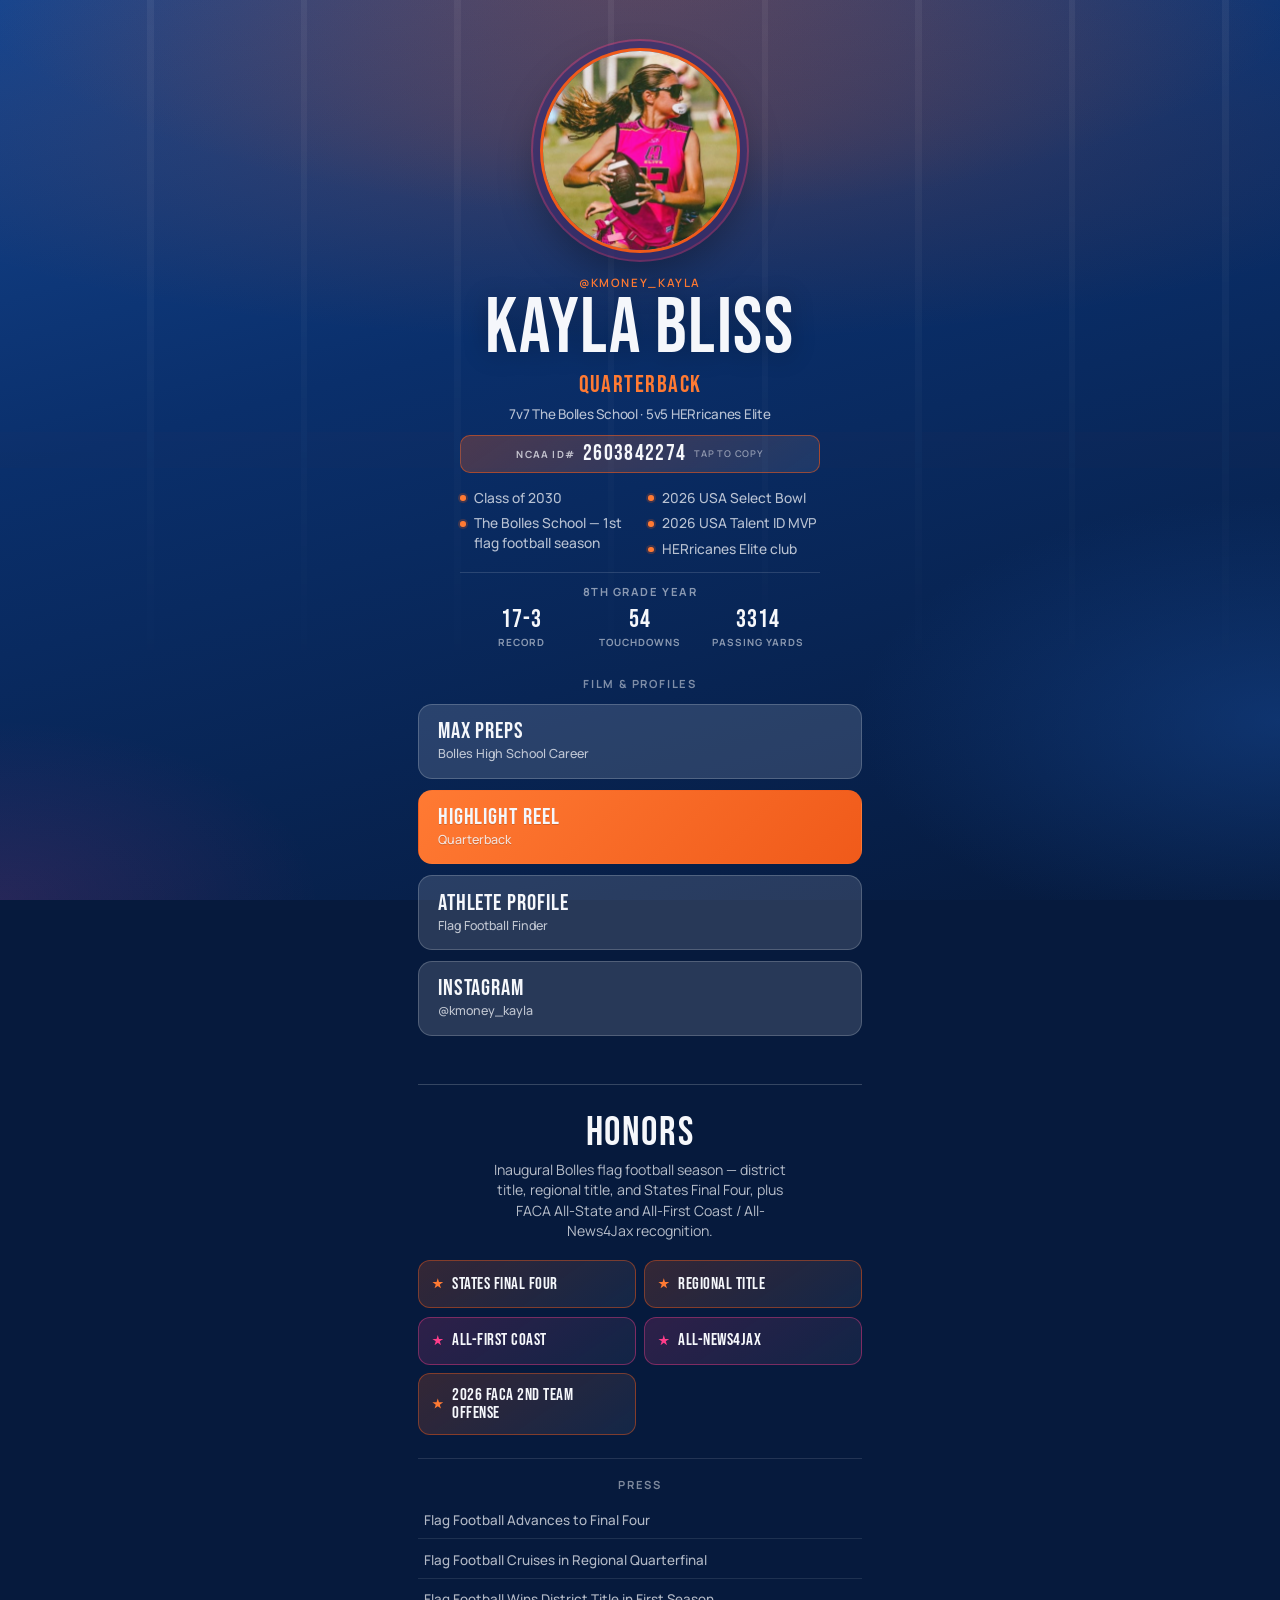
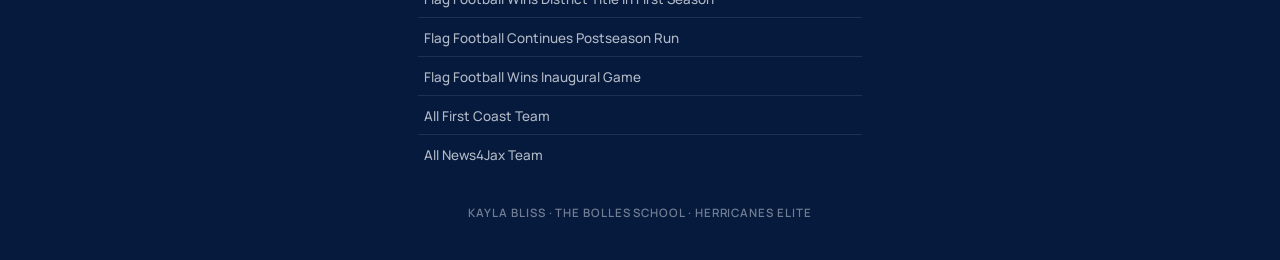
==== commit 32f6561f: "Move FACA honor chip to end of honors grid Jesse: keep 2026 FACA 2nd Team Offense last among the acc" ====
--- a/web/index.html
+++ b/web/index.html
@@ -102,33 +102,33 @@
 
       <ul class="accolades" aria-label="Season honors">
         <li>
+          <a class="accolade" href="https://www.bolles.org/upper/athletics/athletics-news/athletics-news-post/~board/bolles-news/post/flag-football-advances-to-final-four" target="_blank" rel="noopener noreferrer">
+            <span class="accolade-mark" aria-hidden="true"></span>
+            <span class="accolade-text">States Final Four</span>
+          </a>
+        </li>
+        <li>
+          <a class="accolade" href="https://www.bolles.org/upper/athletics/athletics-news/athletics-news-post/~board/bolles-news/post/flag-football-cruises-in-regional-quarterfinal" target="_blank" rel="noopener noreferrer">
+            <span class="accolade-mark" aria-hidden="true"></span>
+            <span class="accolade-text">Regional Title</span>
+          </a>
+        </li>
+        <li>
+          <a class="accolade accolade--her" href="https://www.bolles.org/about-us/bolles-news/bolles-news-post/~board/bolles-news/post/bolles-earns-54-all-first-coast-honors-lutze-28-named-softball-player-of-the-year" target="_blank" rel="noopener noreferrer">
+            <span class="accolade-mark" aria-hidden="true"></span>
+            <span class="accolade-text">All-First Coast</span>
+          </a>
+        </li>
+        <li>
+          <a class="accolade accolade--her" href="https://www.bolles.org/about-us/bolles-news/bolles-news-post/~board/bolles-news/post/bolles-athletes-earn-spring-all-news4jax-honors" target="_blank" rel="noopener noreferrer">
+            <span class="accolade-mark" aria-hidden="true"></span>
+            <span class="accolade-text">All-News4Jax</span>
+          </a>
+        </li>
+        <li>
           <a class="accolade" href="https://www.on3.com/high-school/news/faca-reveals-2026-girls-flag-football-all-state-teams/" target="_blank" rel="noopener noreferrer">
             <span class="accolade-mark" aria-hidden="true"></span>
             <span class="accolade-text">2026 FACA 2nd Team Offense</span>
-          </a>
-        </li>
-        <li>
-          <a class="accolade" href="https://www.bolles.org/upper/athletics/athletics-news/athletics-news-post/~board/bolles-news/post/flag-football-advances-to-final-four" target="_blank" rel="noopener noreferrer">
-            <span class="accolade-mark" aria-hidden="true"></span>
-            <span class="accolade-text">States Final Four</span>
-          </a>
-        </li>
-        <li>
-          <a class="accolade" href="https://www.bolles.org/upper/athletics/athletics-news/athletics-news-post/~board/bolles-news/post/flag-football-cruises-in-regional-quarterfinal" target="_blank" rel="noopener noreferrer">
-            <span class="accolade-mark" aria-hidden="true"></span>
-            <span class="accolade-text">Regional Title</span>
-          </a>
-        </li>
-        <li>
-          <a class="accolade accolade--her" href="https://www.bolles.org/about-us/bolles-news/bolles-news-post/~board/bolles-news/post/bolles-earns-54-all-first-coast-honors-lutze-28-named-softball-player-of-the-year" target="_blank" rel="noopener noreferrer">
-            <span class="accolade-mark" aria-hidden="true"></span>
-            <span class="accolade-text">All-First Coast</span>
-          </a>
-        </li>
-        <li>
-          <a class="accolade accolade--her" href="https://www.bolles.org/about-us/bolles-news/bolles-news-post/~board/bolles-news/post/bolles-athletes-earn-spring-all-news4jax-honors" target="_blank" rel="noopener noreferrer">
-            <span class="accolade-mark" aria-hidden="true"></span>
-            <span class="accolade-text">All-News4Jax</span>
           </a>
         </li>
       </ul>
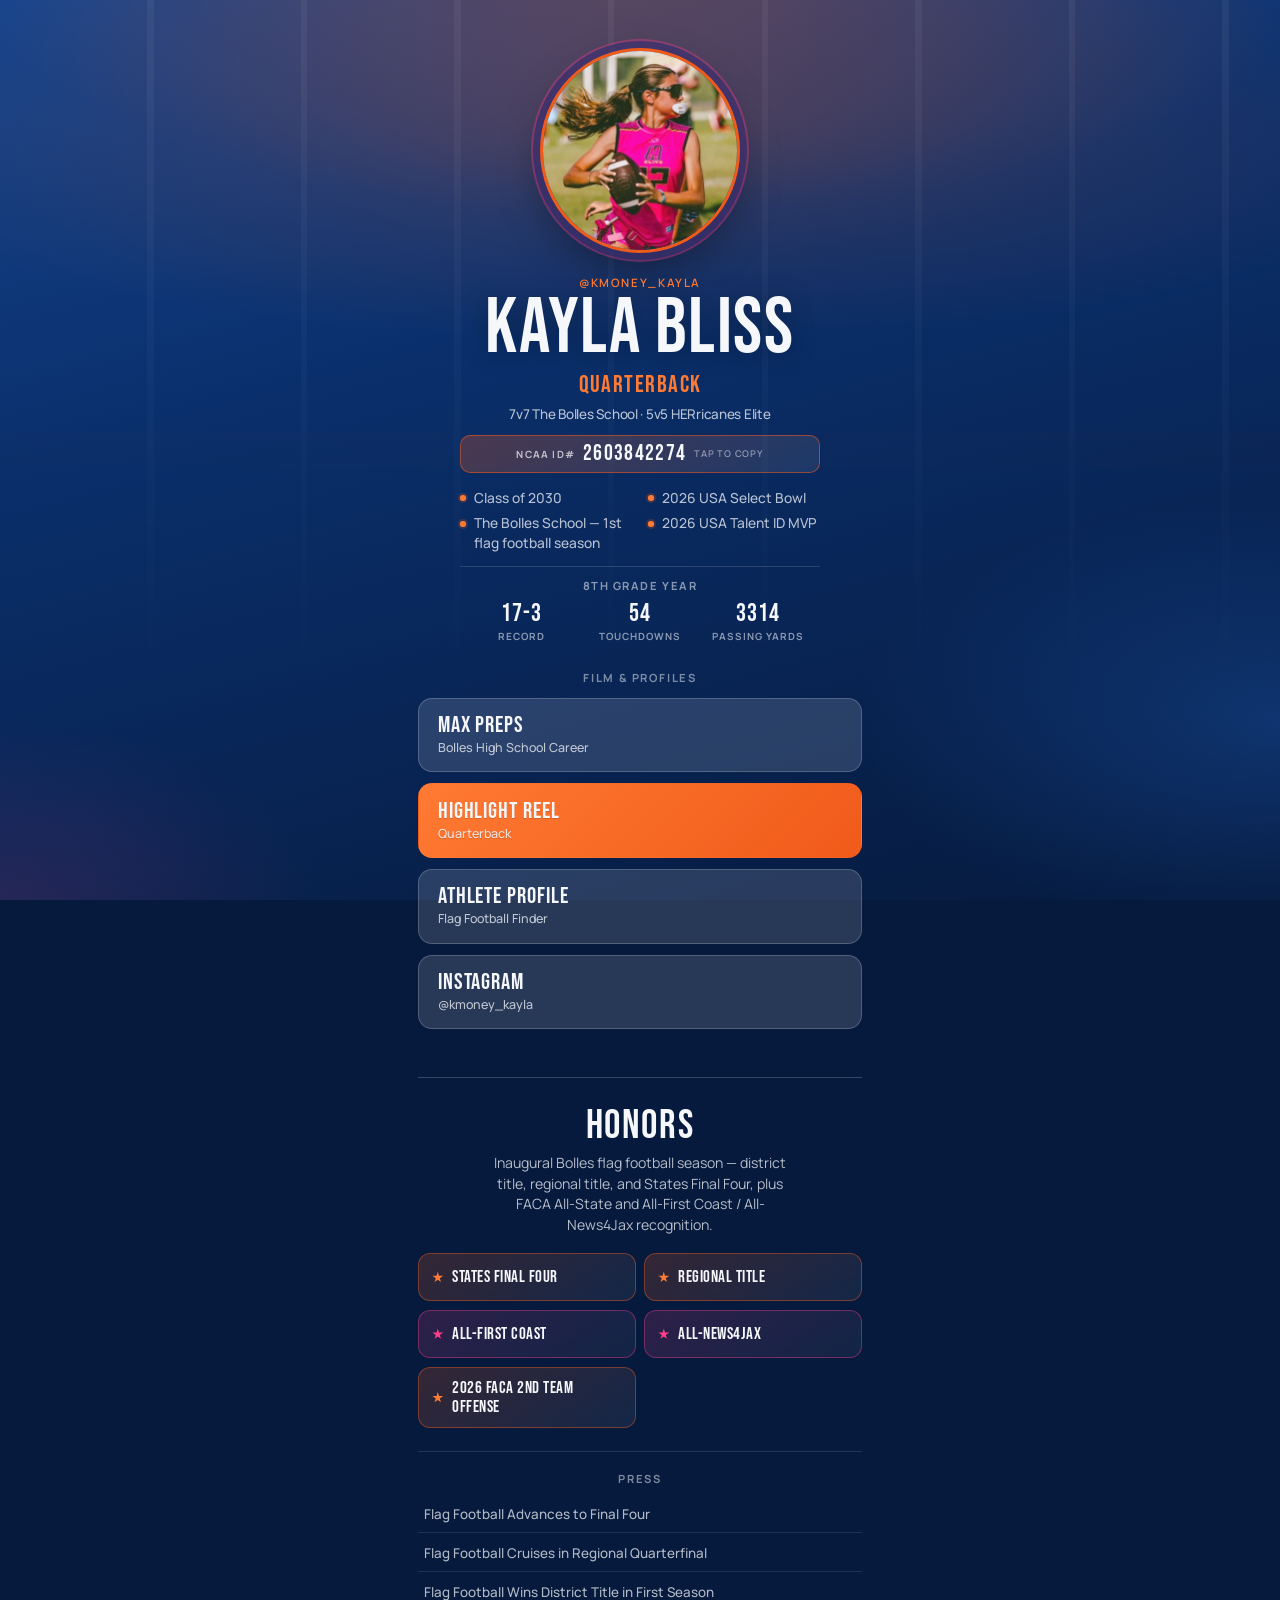
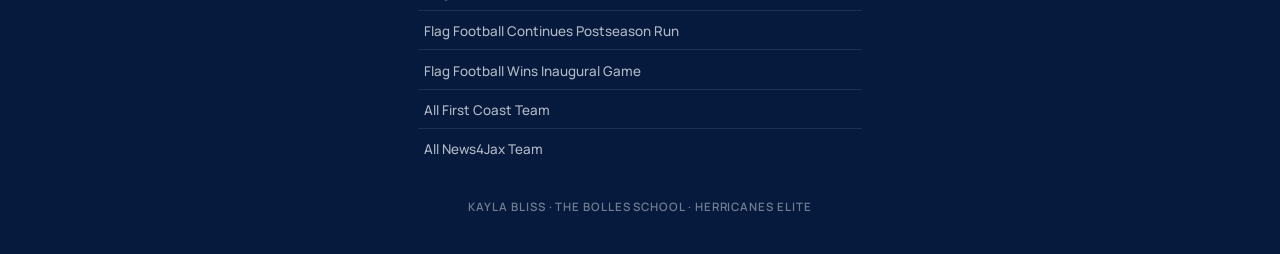
==== commit 74af0ce0: "Remove HERricanes Elite club bio bullet Drop the redundant club bullet from the national/club bio co" ====
--- a/web/index.html
+++ b/web/index.html
@@ -59,7 +59,6 @@
           <ul class="bio-col bio-col--her" aria-label="National and club">
             <li>2026 USA Select Bowl</li>
             <li>2026 USA Talent ID MVP</li>
-            <li>HERricanes Elite club</li>
           </ul>
         </div>
 
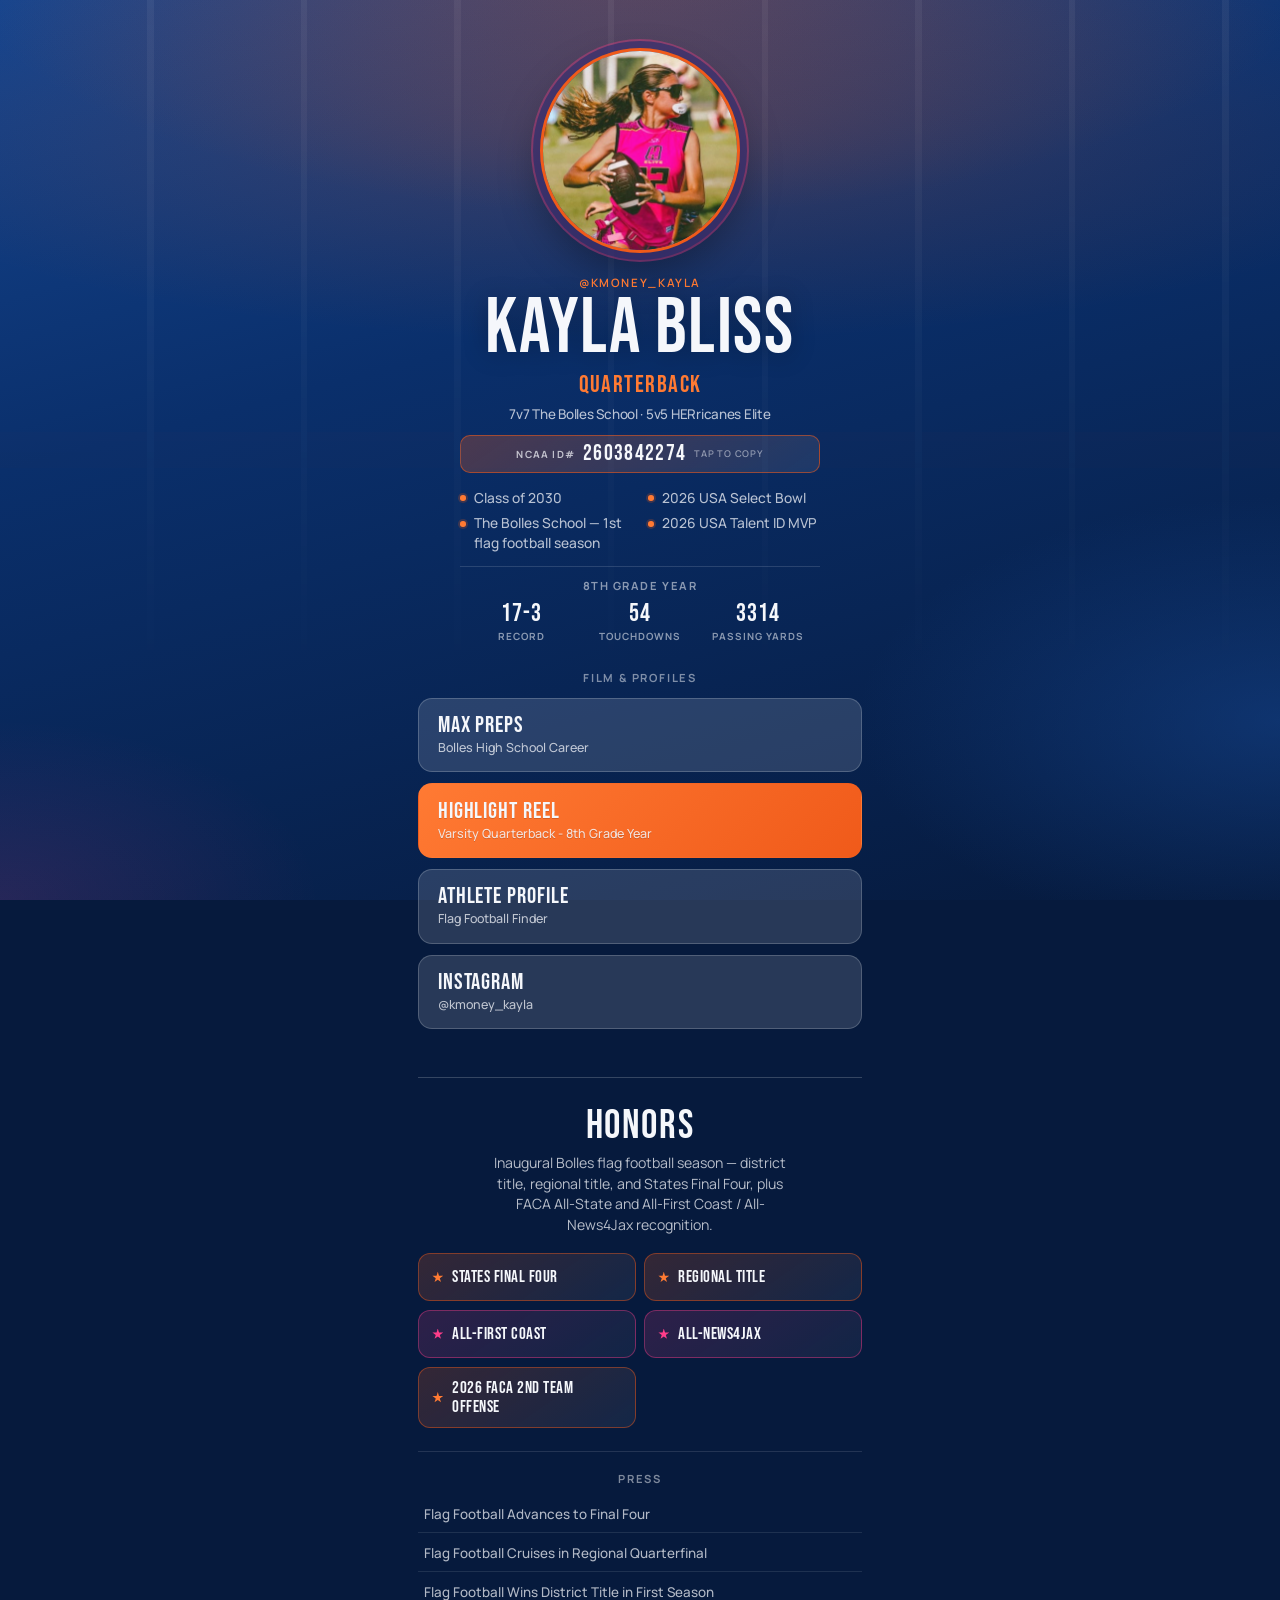
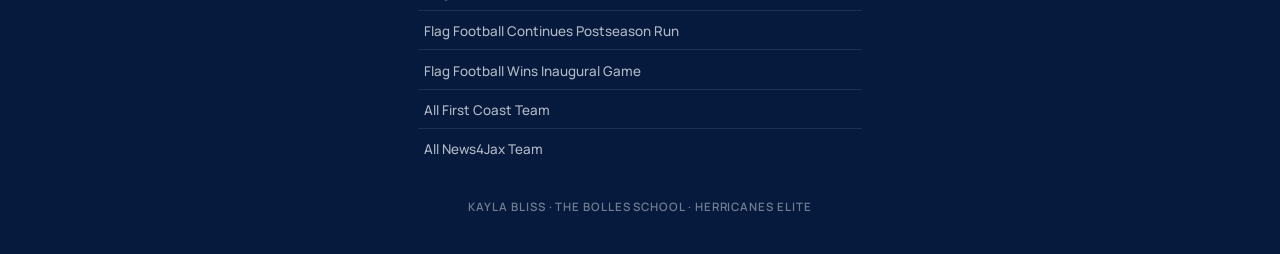
==== commit 5cea2cb2: "Update Highlight Reel subtitle to Varsity Quarterback - 8th Grade Year Co-authored-by: jessebliss <j" ====
--- a/web/index.html
+++ b/web/index.html
@@ -80,7 +80,7 @@
         </a>
         <a class="link-btn link-btn--accent" href="https://youtu.be/J9H2ZEW7UoI" target="_blank" rel="noopener noreferrer">
           <span class="link-label">Highlight Reel</span>
-          <span class="link-sub">Quarterback</span>
+          <span class="link-sub">Varsity Quarterback - 8th Grade Year</span>
         </a>
         <a class="link-btn" href="https://www.flagfootballfinder.com/athletes/kayla-bliss" target="_blank" rel="noopener noreferrer">
           <span class="link-label">Athlete Profile</span>
